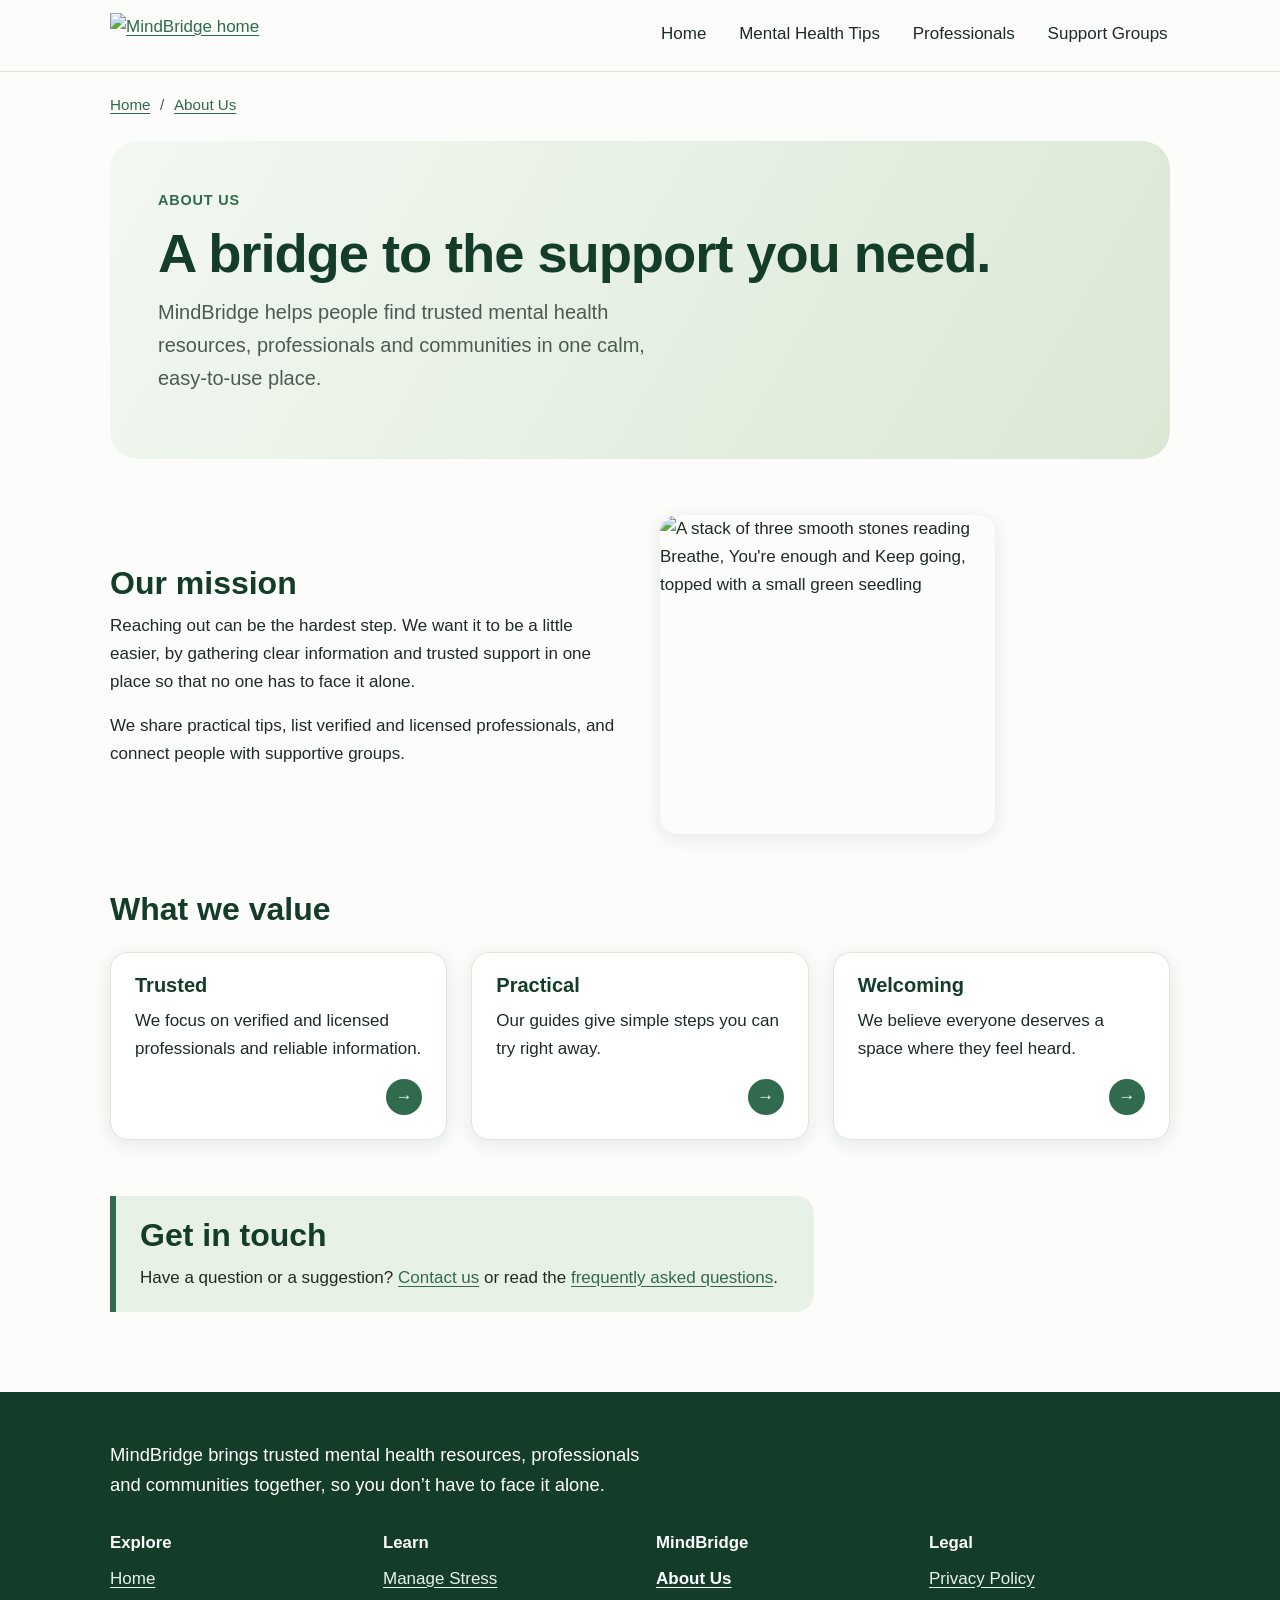
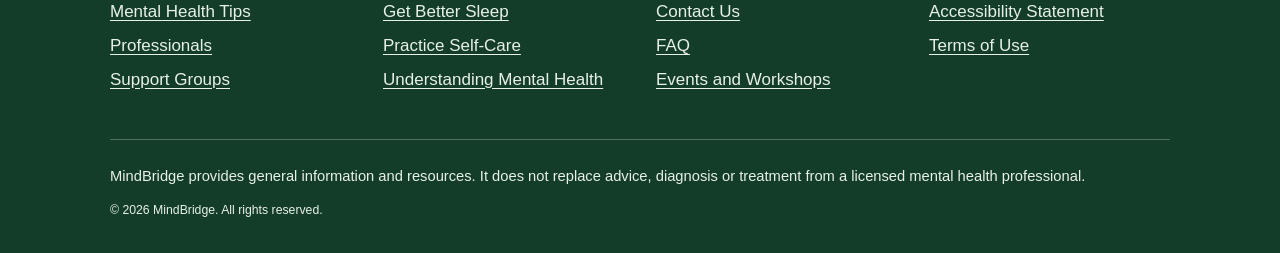
==== about.html @ 5bf891a5 "added more files" ====
<!DOCTYPE html>
<html lang="en">
  <head>
    <meta charset="utf-8">
    <meta name="viewport" content="width=device-width, initial-scale=1">
    <meta name="description" content="Learn about MindBridge, our mission and how we help people find mental health support.">
    <title>About Us | MindBridge</title>
    <link rel="stylesheet" href="css/base.css">
    <link rel="stylesheet" href="css/layout.css">
    <link rel="stylesheet" href="css/components.css">
    <link rel="stylesheet" href="css/pages.css">
  </head>
  <body>
    <a class="skip-link" href="#main-content">Skip to main content</a>
    <header class="site-header">
      <div class="header-inner">
        <a class="brand" href="index.html"><img src="images/logo.png" alt="MindBridge home" width="185" height="45"></a>
        <nav class="main-nav" aria-label="Main navigation">
          <ul>
            <li><a href="index.html">Home</a></li>
            <li><a href="mental-health-tips.html">Mental Health Tips</a></li>
            <li><a href="professionals.html">Professionals</a></li>
            <li><a href="support-groups.html">Support Groups</a></li>
          </ul>
        </nav>
      </div>
    </header>
    <main id="main-content">
      <nav class="breadcrumb" aria-label="Breadcrumb">
        <ol>
          <li><a href="index.html">Home</a></li>
          <li><a href="about.html" aria-current="page">About Us</a></li>
        </ol>
      </nav>
      <section class="hero hero-simple" aria-labelledby="about-heading">
        <div>
          <p class="label">About Us</p>
          <h1 id="about-heading">A bridge to the support you need.</h1>
          <p class="lead">MindBridge helps people find trusted mental health resources, professionals and communities in one calm, easy-to-use place.</p>
        </div>
      </section>

      <section class="split" aria-labelledby="mission-heading">
        <div>
          <h2 id="mission-heading">Our mission</h2>
          <p>Reaching out can be the hardest step. We want it to be a little easier, by gathering clear information and trusted support in one place so that no one has to face it alone.</p>
          <p>We share practical tips, list verified and licensed professionals, and connect people with supportive groups.</p>
        </div>
        <img src="images/stones.jpg" alt="A stack of three smooth stones reading Breathe, You're enough and Keep going, topped with a small green seedling" width="335" height="319">
      </section>

      <section aria-labelledby="values-heading">
        <h2 id="values-heading">What we value</h2>
        <ul class="card-grid">
          <li>
            <article class="card">
              <div class="card-body">
                <h3><a href="professionals.html">Trusted</a></h3>
                <p>We focus on verified and licensed professionals and reliable information.</p>
                <span class="arrow" aria-hidden="true">&rarr;</span>
              </div>
            </article>
          </li>
          <li>
            <article class="card">
              <div class="card-body">
                <h3><a href="mental-health-tips.html">Practical</a></h3>
                <p>Our guides give simple steps you can try right away.</p>
                <span class="arrow" aria-hidden="true">&rarr;</span>
              </div>
            </article>
          </li>
          <li>
            <article class="card">
              <div class="card-body">
                <h3><a href="support-groups.html">Welcoming</a></h3>
                <p>We believe everyone deserves a space where they feel heard.</p>
                <span class="arrow" aria-hidden="true">&rarr;</span>
              </div>
            </article>
          </li>
        </ul>
      </section>

      <section aria-labelledby="touch-heading">
        <div class="note">
          <h2 id="touch-heading">Get in touch</h2>
          <p>Have a question or a suggestion? <a href="contact.html">Contact us</a> or read the <a href="faq.html">frequently asked questions</a>.</p>
        </div>
      </section>
    </main>
    <footer class="site-footer">
      <div class="footer-inner">
        <p class="footer-intro">MindBridge brings trusted mental health resources, professionals and communities together, so you don&rsquo;t have to face it alone.</p>
        <nav aria-label="Footer navigation">
          <div class="footer-columns">
            <div>
              <h2>Explore</h2>
              <ul>
                <li><a href="index.html">Home</a></li>
                <li><a href="mental-health-tips.html">Mental Health Tips</a></li>
                <li><a href="professionals.html">Professionals</a></li>
                <li><a href="support-groups.html">Support Groups</a></li>
              </ul>
            </div>
            <div>
              <h2>Learn</h2>
              <ul>
                <li><a href="manage-stress.html">Manage Stress</a></li>
                <li><a href="better-sleep.html">Get Better Sleep</a></li>
                <li><a href="self-care.html">Practice Self-Care</a></li>
                <li><a href="understanding-mental-health.html">Understanding Mental Health</a></li>
              </ul>
            </div>
            <div>
              <h2>MindBridge</h2>
              <ul>
                <li><a href="about.html" aria-current="page">About Us</a></li>
                <li><a href="contact.html">Contact Us</a></li>
                <li><a href="faq.html">FAQ</a></li>
                <li><a href="events.html">Events and Workshops</a></li>
              </ul>
            </div>
            <div>
              <h2>Legal</h2>
              <ul>
                <li><a href="privacy-policy.html">Privacy Policy</a></li>
                <li><a href="accessibility.html">Accessibility Statement</a></li>
                <li><a href="terms.html">Terms of Use</a></li>
              </ul>
            </div>
          </div>
        </nav>
        <div class="footer-note">
          <p>MindBridge provides general information and resources. It does not replace advice, diagnosis or treatment from a licensed mental health professional.</p>
          <p><small>&copy; 2026 MindBridge. All rights reserved.</small></p>
        </div>
      </div>
    </footer>
  </body>
</html>
---- css/base.css ----
/* base.css - colours, typography and global defaults */

:root {
  --green-900: #133d29;
  --green-700: #2f6b4c;
  --green-500: #58846a;
  --green-200: #dae8d4;
  --green-100: #e8f1e6;
  --green-50: #f3f8f2;
  --paper: #fcfcfa;
  --white: #ffffff;
  --ink: #1e2c24;
  --muted: #4b5b52;
  --line: #6f8f7e;
  --radius: 18px;
  --shadow: 0 4px 18px rgba(19, 61, 41, 0.1);
  --max-width: 1100px;
}

*,
*::before,
*::after {
  box-sizing: border-box;
}

html {
  scroll-behavior: smooth;
}

body {
  margin: 0;
  font-family: "Segoe UI", Roboto, "Helvetica Neue", Arial, sans-serif;
  font-size: 1.0625rem;
  line-height: 1.65;
  color: var(--ink);
  background: var(--paper);
}

h1,
h2,
h3 {
  margin: 0 0 0.6rem;
  line-height: 1.2;
  color: var(--green-900);
}

h1 {
  font-size: clamp(2.2rem, 5vw, 3.4rem);
  letter-spacing: -0.02em;
}

h2 {
  font-size: clamp(1.5rem, 3vw, 2rem);
}

h3 {
  font-size: 1.25rem;
}

p {
  margin: 0 0 1rem;
}

ul,
ol {
  margin: 0 0 1rem;
  padding-left: 1.4rem;
}

li {
  margin-bottom: 0.35rem;
}

img {
  display: block;
  max-width: 100%;
  height: auto;
}

a {
  color: var(--green-700);
  text-underline-offset: 3px;
}

a:hover {
  color: var(--green-900);
}

:focus-visible {
  outline: 3px solid var(--green-900);
  outline-offset: 3px;
  border-radius: 4px;
}

/* Skip link: hidden until it receives keyboard focus */
.skip-link {
  position: absolute;
  left: 1rem;
  top: -5rem;
  z-index: 100;
  padding: 0.7rem 1.2rem;
  border-radius: 10px;
  background: var(--green-900);
  color: var(--white);
}

.skip-link:focus {
  top: 1rem;
}

/* Hidden visually but still read by screen readers */
.visually-hidden {
  position: absolute;
  width: 1px;
  height: 1px;
  margin: -1px;
  padding: 0;
  overflow: hidden;
  clip: rect(0, 0, 0, 0);
  white-space: nowrap;
  border: 0;
}

@media (prefers-reduced-motion: reduce) {
  html {
    scroll-behavior: auto;
  }

  * {
    transition: none !important;
  }
}
---- css/layout.css ----
/* layout.css - header, navigation, page width and footer */

.site-header {
  background: var(--paper);
  border-bottom: 1px solid var(--green-200);
}

.header-inner {
  display: flex;
  flex-wrap: wrap;
  align-items: center;
  justify-content: space-between;
  gap: 0.5rem 2rem;
  max-width: var(--max-width);
  margin: 0 auto;
  padding: 0.75rem 1.25rem;
}

.brand img {
  width: 185px;
}

.main-nav ul {
  display: flex;
  flex-wrap: wrap;
  gap: 0.25rem 1.75rem;
  margin: 0;
  padding: 0;
  list-style: none;
}

.main-nav li {
  margin: 0;
}

.main-nav a {
  display: block;
  padding: 0.5rem 0.15rem;
  border-bottom: 3px solid transparent;
  color: var(--ink);
  text-decoration: none;
}

.main-nav a:hover {
  border-bottom-color: var(--green-500);
}

.main-nav a[aria-current="page"] {
  border-bottom-color: var(--green-900);
  color: var(--green-900);
  font-weight: 600;
}

/* Page content */
main {
  max-width: var(--max-width);
  margin: 0 auto;
  padding: 0 1.25rem;
}

main > section {
  margin: 3.5rem 0;
}

main > section.hero {
  margin-top: 1.5rem;
}

/* Breadcrumb trail on inner pages */
.breadcrumb {
  margin-top: 1.25rem;
  font-size: 0.95rem;
}

.breadcrumb ol {
  display: flex;
  flex-wrap: wrap;
  gap: 0.25rem 0.6rem;
  margin: 0;
  padding: 0;
  list-style: none;
}

.breadcrumb li {
  margin: 0;
}

.breadcrumb li + li::before {
  content: "/";
  margin-right: 0.6rem;
  color: var(--muted);
}

/* Footer */
.site-footer {
  margin-top: 5rem;
  padding: 3rem 0 1.5rem;
  background: var(--green-900);
  color: var(--green-100);
}

.footer-inner {
  max-width: var(--max-width);
  margin: 0 auto;
  padding: 0 1.25rem;
}

.footer-intro {
  max-width: 34rem;
  margin-bottom: 2rem;
  font-size: 1.15rem;
  color: var(--white);
}

.footer-columns {
  display: grid;
  grid-template-columns: repeat(auto-fit, minmax(190px, 1fr));
  gap: 2rem;
}

.footer-columns h2 {
  margin-bottom: 0.75rem;
  font-size: 1.05rem;
  color: var(--white);
}

.footer-columns ul {
  margin: 0;
  padding: 0;
  list-style: none;
}

.site-footer a {
  color: var(--green-100);
}

.site-footer a:hover,
.site-footer a[aria-current="page"] {
  color: var(--white);
}

.site-footer a[aria-current="page"] {
  font-weight: 600;
}

.site-footer :focus-visible {
  outline-color: var(--white);
}

.footer-note {
  margin-top: 2.5rem;
  padding-top: 1.5rem;
  border-top: 1px solid rgba(255, 255, 255, 0.25);
  font-size: 0.92rem;
}

.footer-note p {
  margin-bottom: 0.5rem;
}
---- css/components.css ----
/* components.css - hero, buttons, cards, forms and other reusable parts */

/* Hero banner */
.hero {
  display: grid;
  grid-template-columns: 1fr 1fr;
  gap: 2rem;
  align-items: center;
  padding: 3rem;
  border-radius: 28px;
  background: linear-gradient(120deg, var(--green-50), var(--green-200));
  overflow: hidden;
}

.hero.hero-simple {
  grid-template-columns: 1fr;
}

.hero p.lead {
  max-width: 32rem;
  font-size: 1.25rem;
  color: var(--muted);
}

.hero img {
  margin-left: auto;
  border-radius: 20px;
  box-shadow: var(--shadow);
}

.hero img.hero-icon {
  border-radius: 50%;
  box-shadow: none;
}

.label {
  margin-bottom: 0.5rem;
  font-size: 0.9rem;
  font-weight: 600;
  letter-spacing: 0.06em;
  text-transform: uppercase;
  color: var(--green-700);
}

/* Buttons */
.button,
button {
  display: inline-block;
  padding: 0.75rem 1.6rem;
  border: 2px solid var(--green-900);
  border-radius: 999px;
  background: var(--green-900);
  color: var(--white);
  font: inherit;
  font-weight: 600;
  text-decoration: none;
  cursor: pointer;
  transition: background 0.2s;
}

.button:hover,
button:hover {
  background: var(--green-700);
  border-color: var(--green-700);
  color: var(--white);
}

.button.button-light {
  background: transparent;
  color: var(--green-900);
}

.button.button-light:hover {
  background: var(--green-900);
  color: var(--white);
}

/* Forms */
fieldset {
  max-width: 640px;
  margin: 0;
  padding: 1.5rem;
  border: 2px solid var(--green-200);
  border-radius: var(--radius);
  background: var(--white);
}

legend {
  padding: 0 0.5rem;
  font-weight: 600;
  color: var(--green-900);
}

label {
  display: block;
  margin-bottom: 0.25rem;
  font-weight: 600;
}

input[type="text"],
input[type="email"],
input[type="search"],
select,
textarea {
  width: 100%;
  padding: 0.7rem 0.9rem;
  border: 2px solid var(--line);
  border-radius: 12px;
  background: var(--white);
  color: var(--ink);
  font: inherit;
}

textarea {
  min-height: 9rem;
  resize: vertical;
}

/* Pill-shaped search bar on the home page */
.search-form {
  max-width: 30rem;
  margin-top: 1.5rem;
}

.search-form p {
  display: flex;
  gap: 0.5rem;
  margin: 0;
  padding: 0.35rem;
  border: 2px solid var(--line);
  border-radius: 999px;
  background: var(--white);
}

.search-form input[type="search"] {
  flex: 1;
  min-width: 0;
  border: 0;
  background: transparent;
}

.search-form input[type="search"]:focus-visible {
  outline-offset: 0;
}

/* Cards */
.card-grid {
  display: grid;
  grid-template-columns: repeat(auto-fit, minmax(250px, 1fr));
  gap: 1.5rem;
  margin: 1.5rem 0 0;
  padding: 0;
  list-style: none;
}

.card-grid > li {
  margin: 0;
}

.card {
  position: relative;
  display: flex;
  flex-direction: column;
  height: 100%;
  border: 1px solid var(--green-200);
  border-radius: var(--radius);
  background: var(--white);
  box-shadow: var(--shadow);
  overflow: hidden;
}

.card-body {
  display: flex;
  flex: 1;
  flex-direction: column;
  padding: 1.25rem 1.5rem 1.5rem;
}

.card h3 a {
  color: var(--green-900);
  text-decoration: none;
}

/* Makes the whole card clickable */
.card h3 a::after {
  content: "";
  position: absolute;
  inset: 0;
}

.card:hover {
  border-color: var(--green-500);
}

.card:focus-within {
  outline: 3px solid var(--green-900);
  outline-offset: 3px;
}

.card h3 a:focus-visible {
  outline: none;
}

.arrow {
  display: flex;
  align-items: center;
  justify-content: center;
  align-self: flex-end;
  width: 2.25rem;
  height: 2.25rem;
  margin-top: auto;
  border-radius: 50%;
  background: var(--green-700);
  color: var(--white);
}

/* Numbered steps */
.steps {
  margin: 1.5rem 0 0;
  padding: 0;
  list-style: none;
  counter-reset: step;
}

.steps li {
  position: relative;
  margin-bottom: 1.25rem;
  padding-left: 3.25rem;
  counter-increment: step;
}

.steps li::before {
  content: counter(step);
  position: absolute;
  left: 0;
  top: 0;
  width: 2.25rem;
  height: 2.25rem;
  border-radius: 50%;
  background: var(--green-900);
  color: var(--white);
  font-weight: 600;
  line-height: 2.25rem;
  text-align: center;
}

/* Tick lists */
.tick-list {
  padding: 0;
  list-style: none;
}

.tick-list li {
  position: relative;
  padding-left: 1.9rem;
}

.tick-list li::before {
  content: "\2713";
  position: absolute;
  left: 0;
  font-weight: 700;
  color: var(--green-700);
}

/* Highlighted note */
.note {
  max-width: 44rem;
  padding: 1.25rem 1.5rem;
  border-left: 6px solid var(--green-700);
  border-radius: 0 var(--radius) var(--radius) 0;
  background: var(--green-100);
}

.note p:last-child {
  margin-bottom: 0;
}

/* Definition lists */
dt {
  font-weight: 600;
  color: var(--green-900);
}

dd {
  margin: 0 0 1.1rem;
}

/* Tables */
.table-wrap {
  overflow-x: auto;
  border: 1px solid var(--green-200);
  border-radius: var(--radius);
  background: var(--white);
}

table {
  width: 100%;
  border-collapse: collapse;
}

caption {
  padding: 1rem;
  text-align: left;
  font-weight: 600;
  color: var(--green-900);
}

th,
td {
  padding: 0.85rem 1rem;
  border-top: 1px solid var(--green-200);
  text-align: left;
  vertical-align: top;
}

th {
  background: var(--green-100);
  color: var(--green-900);
}

/* Card pictures fill the card width */
.card img {
  width: 100%;
  height: auto;
}
---- css/pages.css ----
/* pages.css - layouts used by specific kinds of pages */

/* Section intro text */
.intro {
  max-width: 40rem;
  color: var(--muted);
}

/* Text beside a picture */
.split {
  display: grid;
  grid-template-columns: 1fr 1fr;
  gap: 2.5rem;
  align-items: center;
}

.split img {
  border-radius: var(--radius);
  box-shadow: var(--shadow);
}

/* Long reading pages such as articles and legal text */
.prose {
  max-width: 46rem;
}

.prose h2 {
  margin-top: 2.25rem;
}

/* Contact page */
.contact-layout {
  display: grid;
  grid-template-columns: 3fr 2fr;
  gap: 2.5rem;
  align-items: start;
}

.contact-layout p.field {
  margin-bottom: 1.1rem;
}

/* Frequently asked questions */
.faq-group {
  max-width: 46rem;
}

.faq-group h3 {
  margin-top: 1.5rem;
}

/* Smaller screens */
@media (max-width: 760px) {
  .hero {
    grid-template-columns: 1fr;
    padding: 1.75rem;
  }

  .hero img {
    margin: 0 auto;
  }

  .split,
  .contact-layout {
    grid-template-columns: 1fr;
  }

  main > section {
    margin: 2.5rem 0;
  }
}
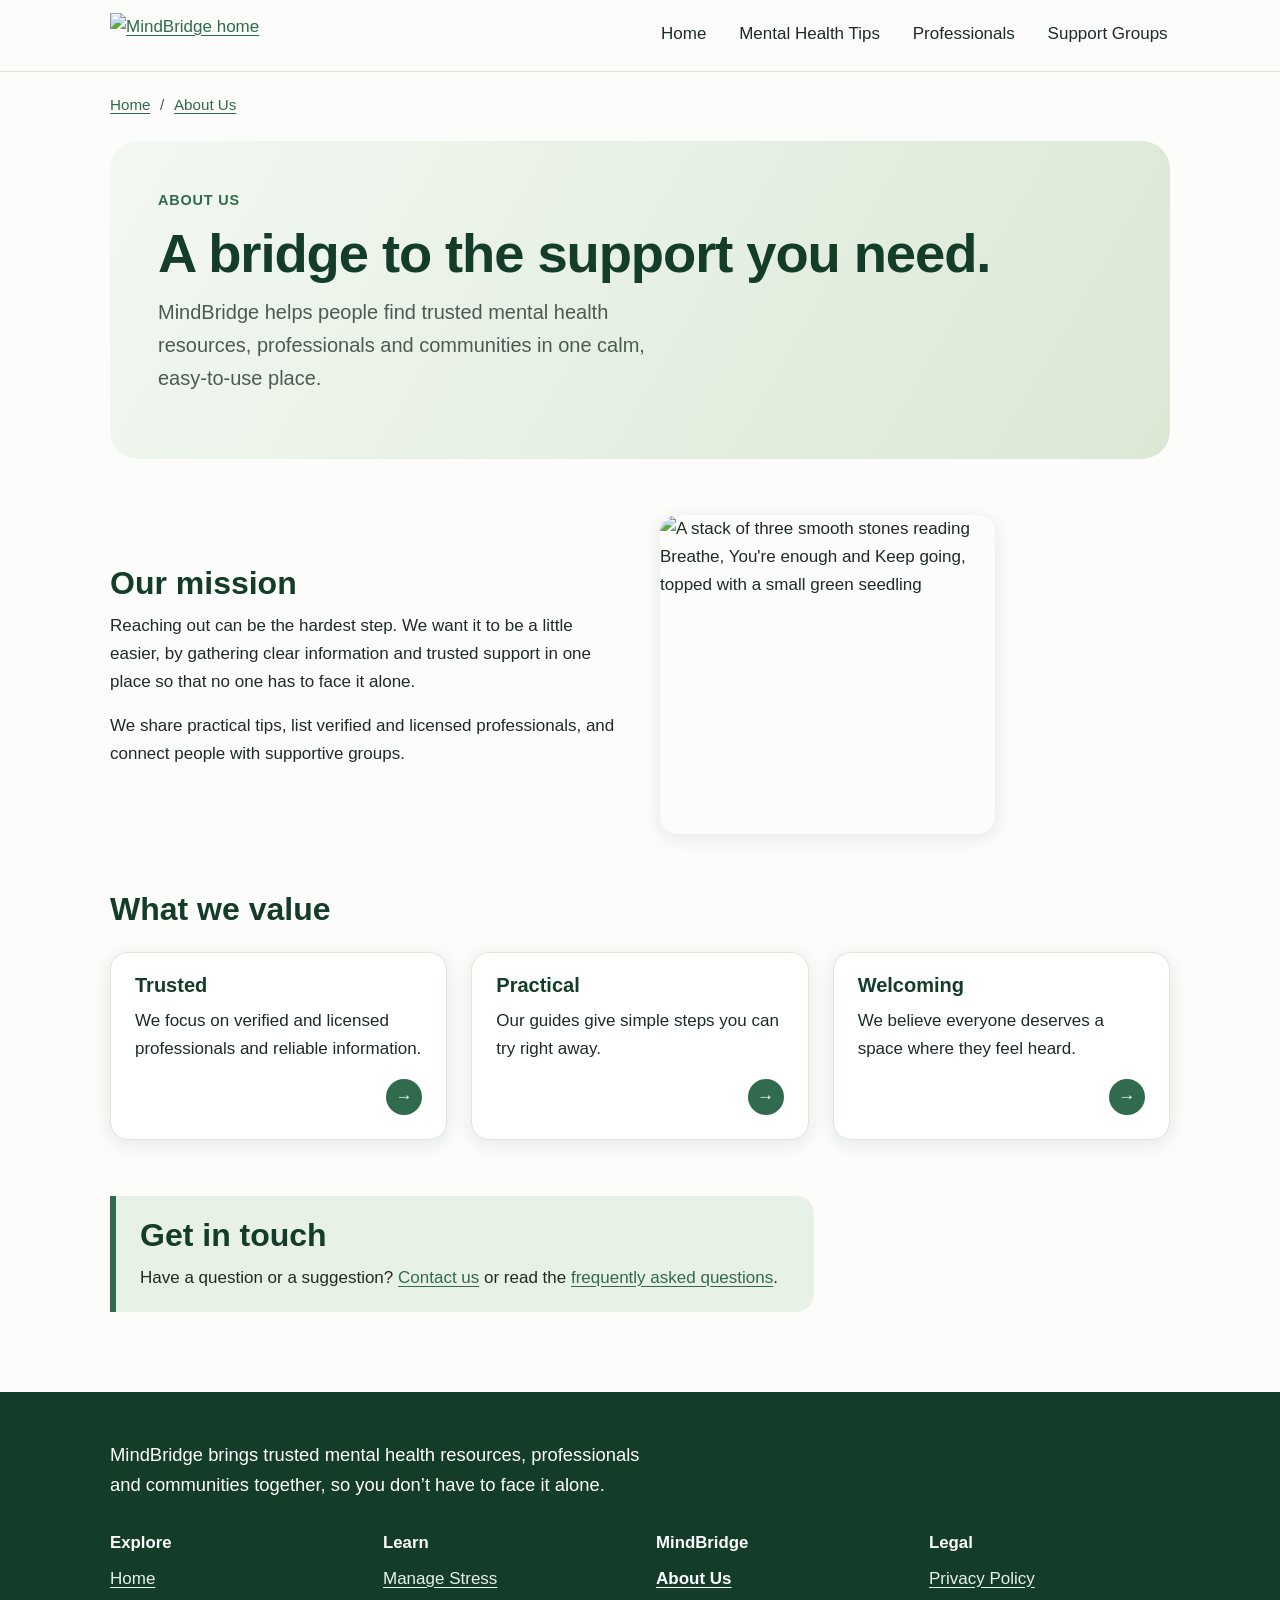
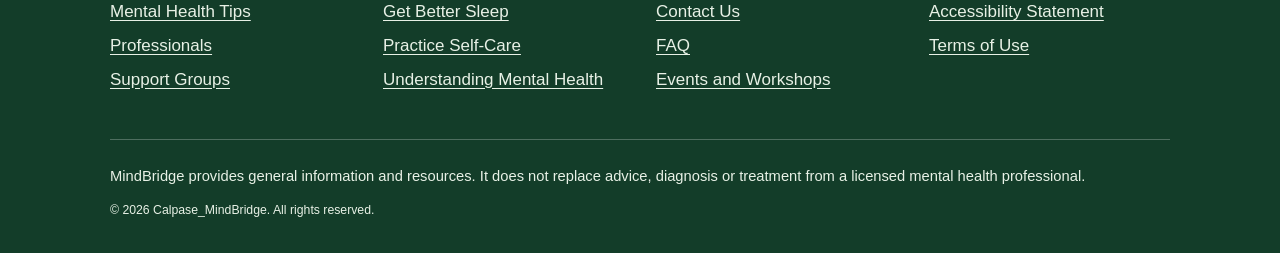
==== commit db4bb455: "added last name to footer" ====
--- a/about.html
+++ b/about.html
@@ -133,7 +133,7 @@
         </nav>
         <div class="footer-note">
           <p>MindBridge provides general information and resources. It does not replace advice, diagnosis or treatment from a licensed mental health professional.</p>
-          <p><small>&copy; 2026 MindBridge. All rights reserved.</small></p>
+          <p><small>&copy; 2026 Calpase_MindBridge. All rights reserved.</small></p>
         </div>
       </div>
     </footer>
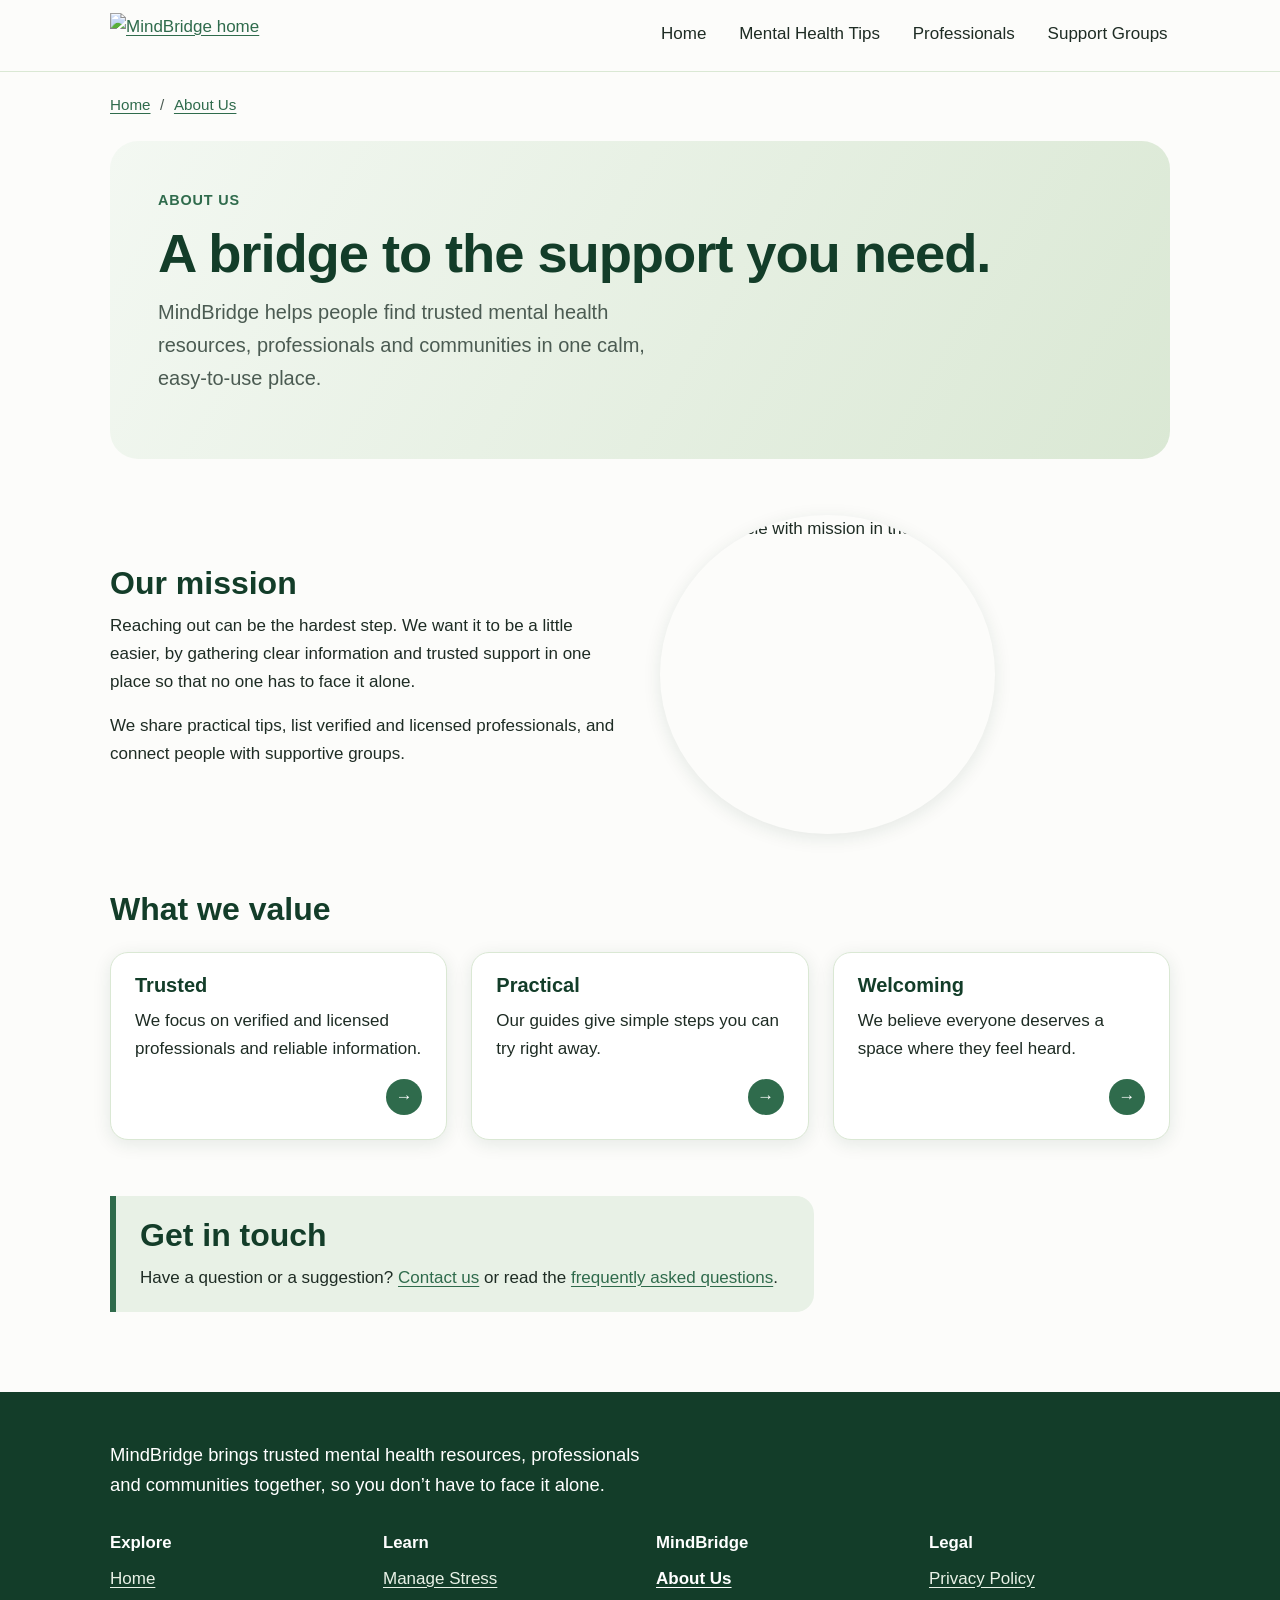
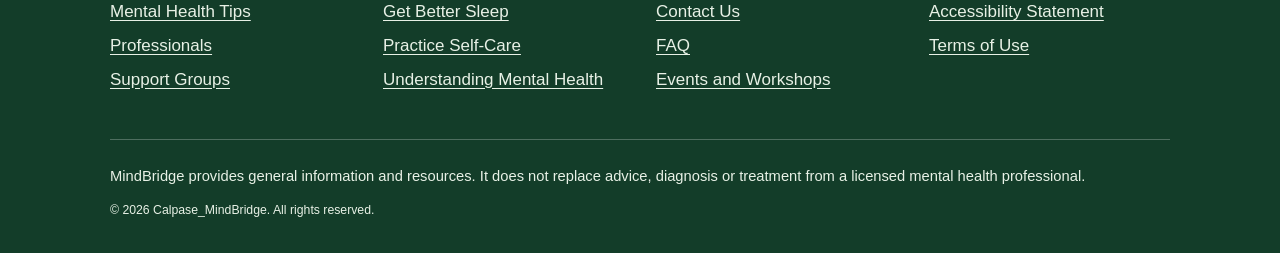
==== commit 2c71a896: "refurpish website, added images, videos, links" ====
--- a/about.html
+++ b/about.html
@@ -46,7 +46,7 @@
           <p>Reaching out can be the hardest step. We want it to be a little easier, by gathering clear information and trusted support in one place so that no one has to face it alone.</p>
           <p>We share practical tips, list verified and licensed professionals, and connect people with supportive groups.</p>
         </div>
-        <img src="images/stones.jpg" alt="A stack of three smooth stones reading Breathe, You're enough and Keep going, topped with a small green seedling" width="335" height="319">
+        <img src="images/mission.png" alt="Green circle with mission in the middle" width="335" height="319" style="border-radius: 50%;">
       </section>
 
       <section aria-labelledby="values-heading">
--- a/css/components.css
+++ b/css/components.css
@@ -33,6 +33,11 @@
   box-shadow: none;
 }
 
+.hero video{
+  border-radius: 5%;
+  border: double 4px var(--green-500);
+}
+
 .label {
   margin-bottom: 0.5rem;
   font-size: 0.9rem;
@@ -136,6 +141,7 @@
   flex: 1;
   min-width: 0;
   border: 0;
+  border-radius: 999px;
   background: transparent;
 }
 
